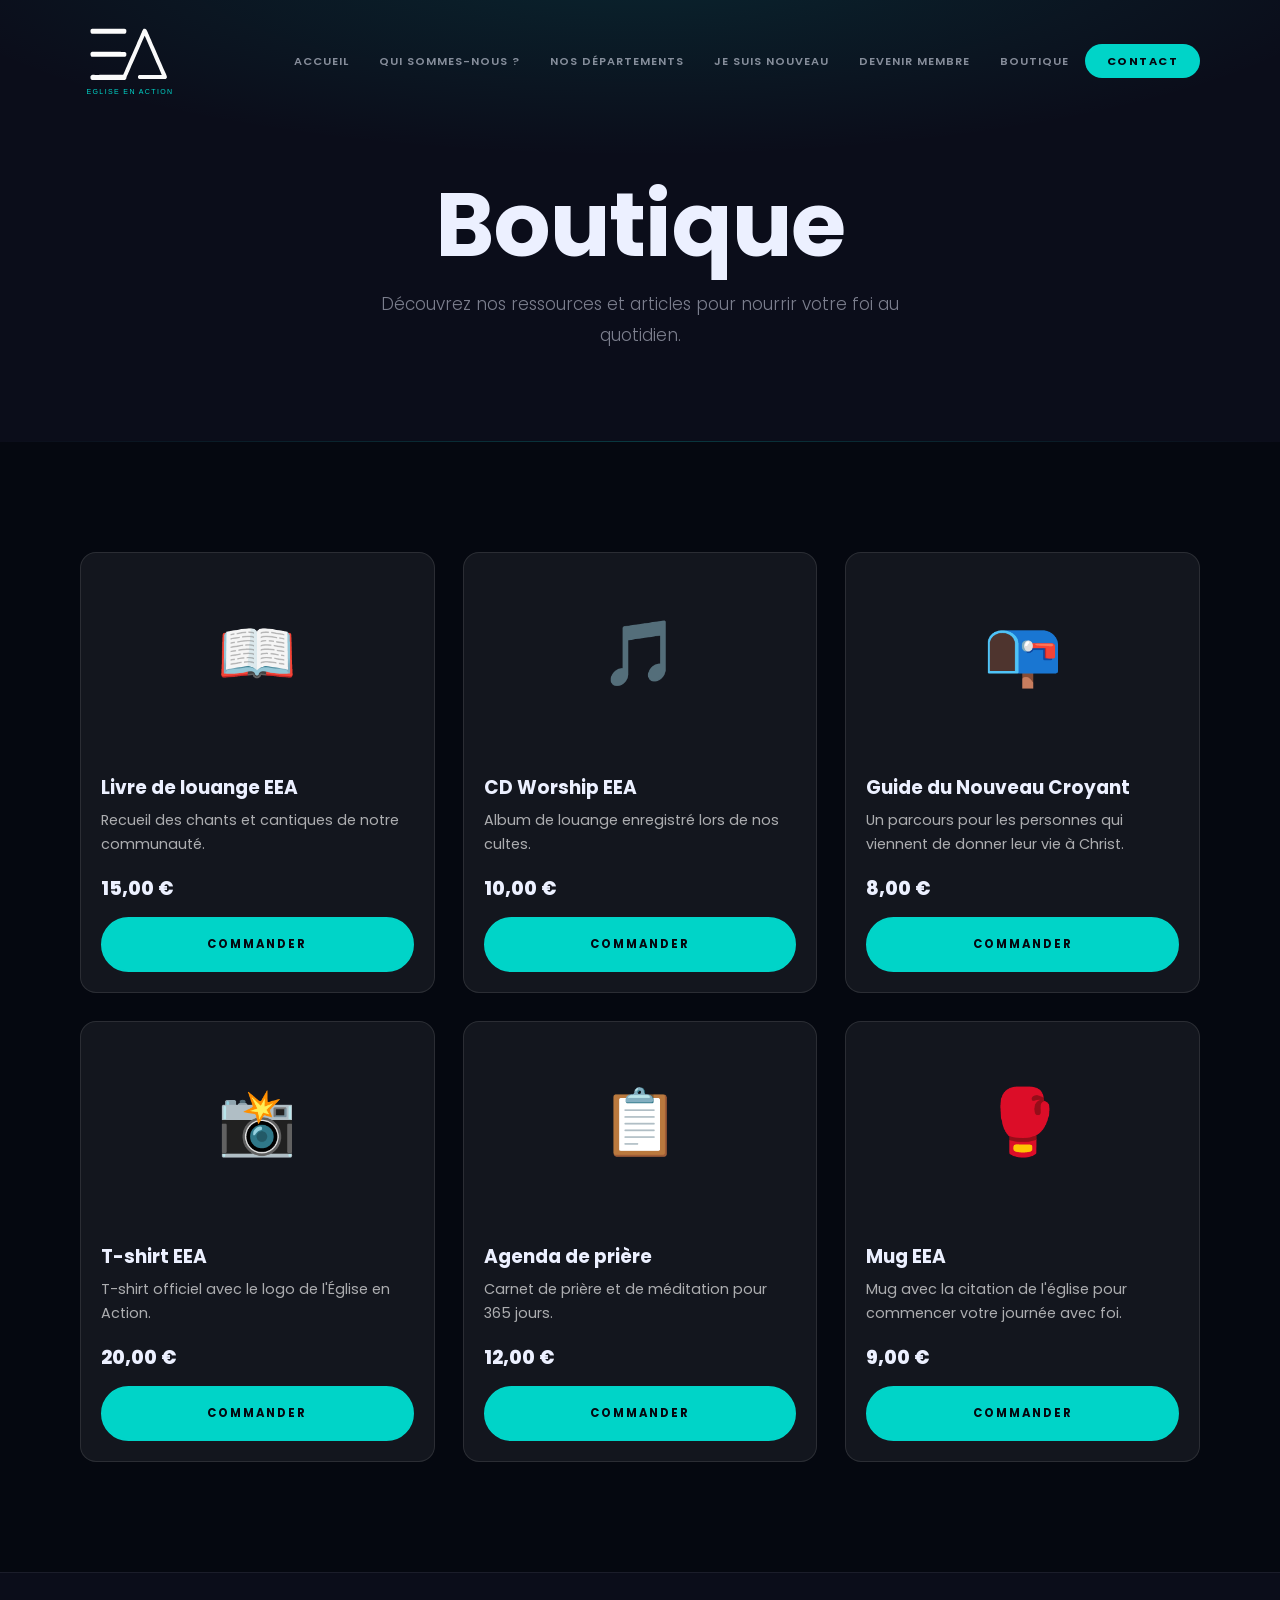
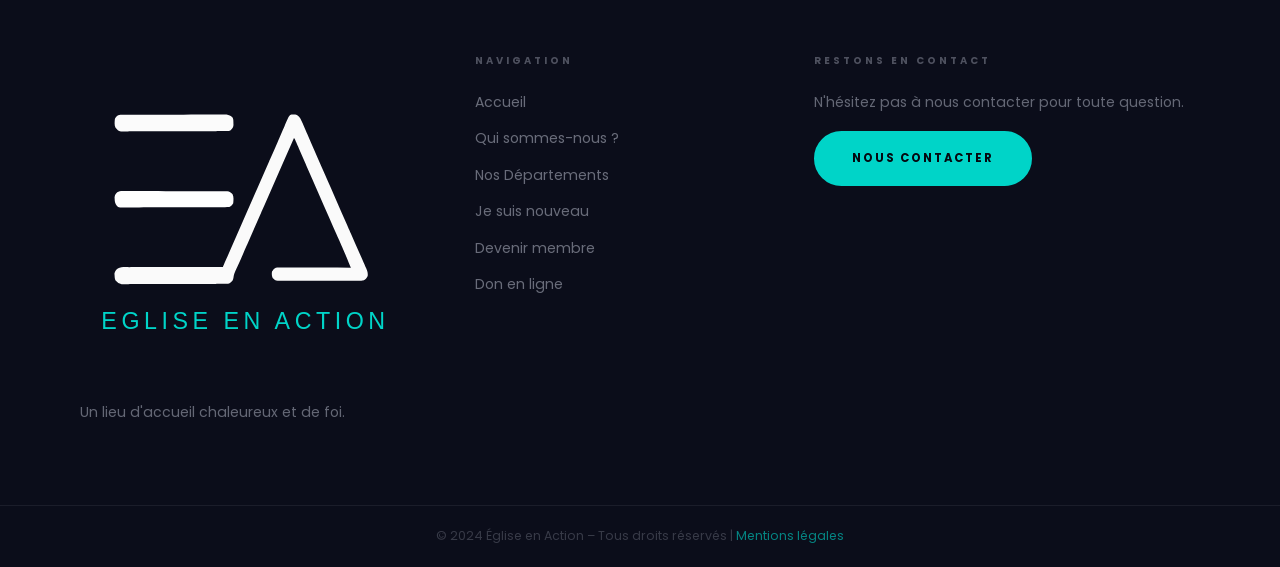
==== boutique.html @ 85cbece0 "Push first commit" ====
<!DOCTYPE html>
<html lang="fr">
<head>
  <meta charset="UTF-8">
  <meta name="viewport" content="width=device-width, initial-scale=1.0">
  <title>Boutique – Église en Action</title>
  <link rel="stylesheet" href="style.css">
  <link rel="preconnect" href="https://fonts.googleapis.com">
  <link href="https://fonts.googleapis.com/css2?family=Poppins:wght@300;400;500;600;700;800;900&display=swap" rel="stylesheet">
  <style>
    .products-grid {
      display: grid;
      grid-template-columns: repeat(3, 1fr);
      gap: 28px;
    }
    .product-card {
      background: rgba(255,255,255,0.06);
      border: 1px solid rgba(255,255,255,0.1);
      border-radius: 16px;
      overflow: hidden;
      transition: all 0.3s;
    }
    .product-card:hover {
      transform: translateY(-4px);
      border-color: var(--color-primary);
    }
    .product-img {
      height: 200px;
      background: linear-gradient(135deg, var(--color-secondary), var(--color-primary));
      display: flex;
      align-items: center;
      justify-content: center;
      font-size: 4rem;
    }
    .product-info {
      padding: 20px;
    }
    .product-info h3 {
      font-family: var(--font-logo);
      font-weight: 700;
      margin-bottom: 6px;
    }
    .product-info p {
      color: rgba(255,255,255,0.65);
      font-size: 0.9rem;
      margin-bottom: 16px;
    }
    .product-price {
      color: var(--color-primary);
      font-family: var(--font-logo);
      font-weight: 800;
      font-size: 1.2rem;
      margin-bottom: 12px;
    }
    @media (max-width: 768px) {
      .products-grid { grid-template-columns: 1fr 1fr; }
    }
    @media (max-width: 480px) {
      .products-grid { grid-template-columns: 1fr; }
    }
  </style>
</head>
<body>

  <header class="site-header">
    <div class="header-inner">
      <div class="logo">
        <a href="index.html">
          <img src="logo.svg" alt="Église en Action">
        </a>
      </div>
      <nav class="main-nav">
        <button class="nav-toggle" aria-label="Menu">&#9776;</button>
        <ul class="nav-list">
          <li><a href="index.html">Accueil</a></li>
          <li><a href="qui-sommes-nous.html">Qui sommes-nous ?</a></li>
          <li><a href="nos-departements.html">Nos Départements</a></li>
          <li><a href="je-suis-nouveau.html">Je suis nouveau</a></li>
          <li><a href="devenir-membre.html">Devenir membre</a></li>
          <li><a href="boutique.html">Boutique</a></li>
          <li><a href="contact.html" class="btn-nav">Contact</a></li>
        </ul>
      </nav>
    </div>
  </header>

  <section class="page-hero">
    <div class="container">
      <h1>Boutique</h1>
      <p>Découvrez nos ressources et articles pour nourrir votre foi au quotidien.</p>
    </div>
  </section>

  <section class="section section-dark">
    <div class="container">
      <div class="products-grid">
        <div class="product-card">
          <div class="product-img">&#128214;</div>
          <div class="product-info">
            <h3>Livre de louange EEA</h3>
            <p>Recueil des chants et cantiques de notre communauté.</p>
            <div class="product-price">15,00 €</div>
            <a href="contact.html" class="btn btn-primary" style="display:block;text-align:center;">Commander</a>
          </div>
        </div>
        <div class="product-card">
          <div class="product-img">&#127925;</div>
          <div class="product-info">
            <h3>CD Worship EEA</h3>
            <p>Album de louange enregistré lors de nos cultes.</p>
            <div class="product-price">10,00 €</div>
            <a href="contact.html" class="btn btn-primary" style="display:block;text-align:center;">Commander</a>
          </div>
        </div>
        <div class="product-card">
          <div class="product-img">&#128237;</div>
          <div class="product-info">
            <h3>Guide du Nouveau Croyant</h3>
            <p>Un parcours pour les personnes qui viennent de donner leur vie à Christ.</p>
            <div class="product-price">8,00 €</div>
            <a href="contact.html" class="btn btn-primary" style="display:block;text-align:center;">Commander</a>
          </div>
        </div>
        <div class="product-card">
          <div class="product-img">&#128248;</div>
          <div class="product-info">
            <h3>T-shirt EEA</h3>
            <p>T-shirt officiel avec le logo de l'Église en Action.</p>
            <div class="product-price">20,00 €</div>
            <a href="contact.html" class="btn btn-primary" style="display:block;text-align:center;">Commander</a>
          </div>
        </div>
        <div class="product-card">
          <div class="product-img">&#128203;</div>
          <div class="product-info">
            <h3>Agenda de prière</h3>
            <p>Carnet de prière et de méditation pour 365 jours.</p>
            <div class="product-price">12,00 €</div>
            <a href="contact.html" class="btn btn-primary" style="display:block;text-align:center;">Commander</a>
          </div>
        </div>
        <div class="product-card">
          <div class="product-img">&#129354;</div>
          <div class="product-info">
            <h3>Mug EEA</h3>
            <p>Mug avec la citation de l'église pour commencer votre journée avec foi.</p>
            <div class="product-price">9,00 €</div>
            <a href="contact.html" class="btn btn-primary" style="display:block;text-align:center;">Commander</a>
          </div>
        </div>
      </div>
    </div>
  </section>

  <footer class="site-footer">
    <div class="footer-top">
      <div class="container footer-grid">
        <div class="footer-col">
          <img src="logo.svg" alt="Église en Action">
          <p style="margin-top:1rem;">Un lieu d'accueil chaleureux et de foi.</p>
        </div>
        <div class="footer-col">
          <h4>Navigation</h4>
          <ul>
            <li><a href="index.html">Accueil</a></li>
            <li><a href="qui-sommes-nous.html">Qui sommes-nous ?</a></li>
            <li><a href="nos-departements.html">Nos Départements</a></li>
            <li><a href="je-suis-nouveau.html">Je suis nouveau</a></li>
            <li><a href="devenir-membre.html">Devenir membre</a></li>
            <li><a href="don-en-ligne.html">Don en ligne</a></li>
          </ul>
        </div>
        <div class="footer-col">
          <h4>Restons en contact</h4>
          <p>N'hésitez pas à nous contacter pour toute question.</p>
          <a href="contact.html" class="btn btn-primary" style="margin-top:1rem;display:inline-block;">Nous contacter</a>
        </div>
      </div>
    </div>
    <div class="footer-bottom">
      <div class="container">
        <p>&copy; 2024 Église en Action – Tous droits réservés | <a href="mentions-legales.html">Mentions légales</a></p>
      </div>
    </div>
  </footer>

  <script src="script.js"></script>
</body>
</html>
---- style.css ----
/* ================================================
   ÉGLISE EN ACTION — DARK MODERN 2025
   ================================================ */

@import url('https://fonts.googleapis.com/css2?family=Poppins:wght@300;400;500;600;700;800;900&display=swap');

:root {
  /* Surface — deep navy-black like the logo */
  --ink:       #050810;
  --ink-2:     #0B0D1A;
  --ink-3:     #121425;
  --ink-4:     #191C30;
  --ink-5:     #20243A;

  /* Brand — matches the logo teal */
  --teal:      #00D4C8;
  --teal-mid:  #00B5AC;
  --teal-dark: #009089;
  --teal-deep: #005753;
  --teal-glow: rgba(0,212,200,0.12);
  --gold:      #F5BE40;

  /* Text */
  --white:     #ECF0FF;
  --muted:     rgba(236,240,255,0.5);
  --faint:     rgba(236,240,255,0.12);
  --border:    rgba(236,240,255,0.07);
  --border-hi: rgba(0,212,200,0.22);

  /* Font — Poppins for everything */
  --font-logo:  'Poppins', system-ui, sans-serif;
  --font-serif: 'Poppins', system-ui, sans-serif;
  --font-sans:  'Poppins', system-ui, sans-serif;

  /* Layout */
  --max-w:  1200px;
  --r-sm:   12px;
  --r-md:   20px;
  --r-lg:   32px;
  --r-xl:   999px;

  /* Motion */
  --ease:   cubic-bezier(0.4,0,0.2,1);
  --spring: cubic-bezier(0.34,1.56,0.64,1);
}

/* ================================================
   RESET & BASE
   ================================================ */

*, *::before, *::after { box-sizing: border-box; margin: 0; padding: 0; }
html { scroll-behavior: smooth; font-size: 16px; }

body {
  font-family: var(--font-sans);
  background: var(--ink);
  color: var(--white);
  line-height: 1.65;
  -webkit-font-smoothing: antialiased;
  overflow-x: hidden;
}

a { text-decoration: none; color: inherit; }
img { max-width: 100%; height: auto; display: block; }
ul { list-style: none; }

.container {
  max-width: var(--max-w);
  margin: 0 auto;
  padding: 0 40px;
}
.text-center { text-align: center; }

/* Reveal on scroll */
.reveal {
  opacity: 0;
  transform: translateY(32px);
  transition: opacity 0.8s var(--ease), transform 0.8s var(--ease);
}
.reveal.visible { opacity: 1; transform: none; }

/* ================================================
   TYPOGRAPHY
   ================================================ */

h2 {
  font-family: var(--font-serif);
  font-weight: 600;
  letter-spacing: -0.01em;
}

/* Label — logo style: Montserrat, uppercase, wide spacing, teal */
.label {
  display: inline-flex;
  align-items: center;
  gap: 10px;
  font-family: var(--font-logo);
  font-size: 0.68rem;
  font-weight: 700;
  letter-spacing: 4px;
  text-transform: uppercase;
  color: var(--teal);
}
.label::before {
  content: '';
  width: 24px;
  height: 2px;
  background: var(--teal);
  border-radius: 2px;
}

.section-title {
  font-family: var(--font-serif);
  font-weight: 700;
  font-size: clamp(2.2rem, 4.5vw, 3.6rem);
  line-height: 1.08;
  letter-spacing: -0.03em;
  margin-bottom: 1rem;
}

.section-subtitle {
  font-size: 1rem;
  color: var(--muted);
  max-width: 540px;
  margin: 0 auto 3.5rem;
  line-height: 1.85;
  font-weight: 300;
}

.gradient-text {
  background: linear-gradient(120deg, var(--teal) 0%, var(--gold) 100%);
  -webkit-background-clip: text;
  -webkit-text-fill-color: transparent;
  background-clip: text;
}

/* ================================================
   BUTTONS — Montserrat uppercase like the logo
   ================================================ */

.btn {
  display: inline-flex;
  align-items: center;
  gap: 8px;
  font-family: var(--font-logo);
  font-weight: 700;
  font-size: 0.72rem;
  letter-spacing: 2px;
  text-transform: uppercase;
  padding: 16px 36px;
  border-radius: var(--r-xl);
  border: 2px solid transparent;
  cursor: pointer;
  transition: all 0.35s var(--ease);
  white-space: nowrap;
}

.btn-primary {
  background: var(--teal);
  color: var(--ink);
  border-color: var(--teal);
}
.btn-primary:hover {
  background: var(--teal-mid);
  border-color: var(--teal-mid);
  transform: translateY(-2px);
  box-shadow: 0 8px 32px rgba(0,212,200,0.3);
}

.btn-outline {
  background: transparent;
  color: var(--white);
  border-color: rgba(236,240,255,0.25);
}
.btn-outline:hover {
  border-color: var(--teal);
  color: var(--teal);
  background: var(--teal-glow);
}

.btn-white {
  background: white;
  color: var(--ink);
  border-color: white;
  font-weight: 800;
}
.btn-white:hover {
  background: transparent;
  color: white;
  border-color: rgba(255,255,255,0.6);
  transform: translateY(-2px);
}

/* ================================================
   HEADER
   ================================================ */

.site-header {
  position: fixed;
  top: 0; left: 0; right: 0;
  z-index: 1000;
  transition: all 0.4s var(--ease);
}

.site-header.scrolled {
  background: rgba(5,8,16,0.92);
  backdrop-filter: blur(24px);
  -webkit-backdrop-filter: blur(24px);
  border-bottom: 1px solid var(--border);
}

.header-inner {
  max-width: var(--max-w);
  margin: 0 auto;
  padding: 0 40px;
  height: 120px;
  display: flex;
  align-items: center;
  justify-content: space-between;
  transition: height 0.4s var(--ease);
}
.site-header.scrolled .header-inner {
  height: 72px;
}

.logo {
  display: flex;
  align-items: center;
}
.logo a { display: flex; align-items: center; }

.logo img {
  width: auto;
  height: 100px;
  object-fit: contain;
  transition: height 0.4s var(--ease), transform 0.3s var(--ease);
}
.logo:hover img { transform: scale(1.04); }

/* Scrolled state: smaller */
.site-header.scrolled .logo img {
  height: 48px;
}

/* Remove text title — logo image is enough */
.site-title { display: none; }

.main-nav .nav-list {
  display: flex;
  align-items: center;
  gap: 2px;
}
.main-nav .nav-list li a {
  font-family: var(--font-logo);
  font-size: 0.7rem;
  font-weight: 600;
  letter-spacing: 1px;
  text-transform: uppercase;
  padding: 8px 14px;
  border-radius: var(--r-sm);
  color: rgba(236,240,255,0.55);
  transition: color 0.2s, background 0.2s;
}
.main-nav .nav-list li a:hover {
  color: var(--white);
  background: var(--faint);
}

.btn-nav {
  background: var(--teal) !important;
  color: var(--ink) !important;
  border-radius: var(--r-xl) !important;
  padding: 9px 22px !important;
  font-weight: 700 !important;
  letter-spacing: 1.5px !important;
}
.btn-nav:hover {
  background: var(--teal-mid) !important;
  box-shadow: 0 4px 20px rgba(0,212,200,0.3) !important;
}

.nav-toggle {
  display: none;
  background: none;
  border: 1px solid rgba(236,240,255,0.2);
  color: white;
  width: 40px;
  height: 40px;
  border-radius: var(--r-sm);
  cursor: pointer;
  font-size: 1.1rem;
  align-items: center;
  justify-content: center;
}

/* ================================================
   HERO SLIDER
   ================================================ */

.hero {
  position: relative;
  height: 100svh;
  min-height: 620px;
  overflow: hidden;
}

.hero-slide {
  position: absolute;
  inset: 0;
  background-size: cover;
  background-position: center;
  opacity: 0;
  transition: opacity 1.4s var(--ease);
}
.hero-slide.active { opacity: 1; }

.hero-slide::after {
  content: '';
  position: absolute;
  inset: 0;
  background: linear-gradient(
    170deg,
    rgba(5,8,16,0.15) 0%,
    rgba(5,8,16,0.5) 50%,
    rgba(5,8,16,0.88) 100%
  );
}

.hero-content {
  position: absolute;
  bottom: 0;
  left: 0;
  right: 0;
  z-index: 2;
  padding: 0 40px 100px;
  max-width: 960px;
}

.hero-label, .hero-tag {
  display: inline-flex;
  align-items: center;
  gap: 10px;
  font-family: var(--font-logo);
  font-size: 0.68rem;
  font-weight: 700;
  letter-spacing: 4px;
  text-transform: uppercase;
  color: var(--teal);
  margin-bottom: 24px;
}
.hero-tag::before {
  content: '';
  width: 28px;
  height: 2px;
  background: var(--teal);
  border-radius: 2px;
}

.hero-content h1 {
  font-family: var(--font-serif);
  font-size: clamp(4rem, 9vw, 8.5rem);
  font-weight: 700;
  line-height: 0.92;
  letter-spacing: -0.01em;
  color: white;
  margin-bottom: 28px;
  text-shadow: 0 4px 60px rgba(0,0,0,0.3);
}
.hero-content h1 em {
  font-style: italic;
  color: var(--teal);
}

.hero-content p {
  font-size: 1.05rem;
  color: rgba(255,255,255,0.65);
  margin-bottom: 36px;
  font-weight: 400;
  max-width: 440px;
  line-height: 1.8;
}

.hero-actions, .hero-buttons { display: flex; gap: 14px; flex-wrap: wrap; }

.hero-dots {
  position: absolute;
  bottom: 36px;
  right: 40px;
  z-index: 2;
  display: flex;
  gap: 8px;
}
.dot {
  width: 6px;
  height: 6px;
  border-radius: 50%;
  background: rgba(255,255,255,0.25);
  cursor: pointer;
  transition: all 0.35s var(--ease);
}
.dot.active {
  background: var(--teal);
  width: 28px;
  border-radius: var(--r-xl);
}

/* Scroll indicator */
.hero-scroll {
  position: absolute;
  bottom: 36px;
  left: 50%;
  transform: translateX(-50%);
  z-index: 2;
  display: flex;
  flex-direction: column;
  align-items: center;
  gap: 6px;
  font-family: var(--font-logo);
  color: rgba(255,255,255,0.3);
  font-size: 0.55rem;
  letter-spacing: 3px;
  text-transform: uppercase;
}
.scroll-line {
  width: 1px;
  height: 40px;
  background: linear-gradient(to bottom, var(--teal), transparent);
  animation: scrollPulse 2.2s ease-in-out infinite;
}
@keyframes scrollPulse {
  0%, 100% { opacity: 0.35; }
  50%      { opacity: 1; }
}

/* ================================================
   MARQUEE
   ================================================ */

.marquee-section {
  overflow: hidden;
  border-top: 1px solid var(--border);
  border-bottom: 1px solid var(--border);
  background: var(--ink-2);
}

.marquee-container {
  display: flex;
  overflow: hidden;
  height: 100px;
  align-items: center;
}

.marquee-wrapper {
  display: flex;
  width: max-content;
  animation: marqueeScroll 18s linear infinite;
}

.marquee-text {
  font-family: var(--font-logo);
  font-size: clamp(2.5rem, 5.5vw, 4rem);
  font-weight: 800;
  color: transparent;
  -webkit-text-stroke: 1px rgba(0,212,200,0.25);
  white-space: nowrap;
  padding-right: 80px;
  letter-spacing: 12px;
  text-transform: uppercase;
  transition: -webkit-text-stroke 0.3s;
}
.marquee-section:hover .marquee-text {
  -webkit-text-stroke-color: rgba(0,212,200,0.5);
}

@keyframes marqueeScroll {
  from { transform: translateX(0); }
  to   { transform: translateX(-50%); }
}

/* ================================================
   GENERIC SECTIONS
   ================================================ */

.section { padding: 110px 0; }
.section-dark { background: var(--ink); }
.section-alt  { background: var(--ink-2); }

.section-teal {
  background: linear-gradient(135deg, var(--teal-deep) 0%, #003833 100%);
  position: relative;
  overflow: hidden;
}
.section-teal::before {
  content: '';
  position: absolute;
  inset: 0;
  background: radial-gradient(ellipse 60% 80% at 70% 40%, rgba(0,212,200,0.1), transparent 65%);
  pointer-events: none;
}

.section-header { margin-bottom: 64px; }
.section-header .label { margin-bottom: 14px; }

/* ================================================
   STATS
   ================================================ */

.stats-section {
  padding: 0;
  background: var(--ink-2);
  border-top: 1px solid var(--border);
  border-bottom: 1px solid var(--border);
}

.stats-grid {
  display: grid;
  grid-template-columns: repeat(4, 1fr);
}

.stat-item {
  padding: 64px 36px;
  display: flex;
  flex-direction: column;
  align-items: center;
  text-align: center;
  gap: 10px;
  border-right: 1px solid var(--border);
  position: relative;
  transition: background 0.3s;
  cursor: default;
}
.stat-item:last-child { border-right: none; }
.stat-item::before {
  content: '';
  position: absolute;
  bottom: 0; left: 0; right: 0;
  height: 2px;
  background: linear-gradient(to right, transparent, var(--teal), transparent);
  opacity: 0;
  transition: opacity 0.35s;
}
.stat-item:hover { background: var(--ink-3); }
.stat-item:hover::before { opacity: 1; }

.stat-icon {
  width: 36px;
  height: 36px;
  color: var(--teal);
  opacity: 0.7;
  margin-bottom: 8px;
}
.stat-icon svg { width: 100%; height: 100%; }

.stat-number {
  font-family: var(--font-serif);
  font-size: clamp(3.5rem, 5vw, 5rem);
  font-weight: 900;
  color: var(--white);
  line-height: 1;
  letter-spacing: -0.05em;
}

.stat-label {
  font-family: var(--font-logo);
  font-size: 0.72rem;
  letter-spacing: 1px;
  color: var(--muted);
  max-width: 140px;
  line-height: 1.5;
  font-weight: 500;
  text-transform: uppercase;
}

/* ================================================
   VIDEOS
   ================================================ */

.videos-grid {
  display: grid;
  grid-template-columns: repeat(3, 1fr);
  gap: 20px;
  margin-top: 3.5rem;
}

.video-card {
  display: block;
  border-radius: var(--r-md);
  overflow: hidden;
  background: var(--ink-3);
  border: 1px solid var(--border);
  transition: all 0.4s var(--ease);
  position: relative;
}
.video-card::before {
  content: '';
  position: absolute;
  top: 0; left: 0; right: 0;
  height: 2px;
  background: linear-gradient(to right, var(--teal), var(--gold));
  transform: scaleX(0);
  transform-origin: left;
  transition: transform 0.4s var(--ease);
  z-index: 1;
}
.video-card:hover {
  transform: translateY(-8px);
  border-color: var(--border-hi);
  box-shadow: 0 24px 60px rgba(0,0,0,0.5);
}
.video-card:hover::before { transform: scaleX(1); }

.video-thumb {
  position: relative;
  aspect-ratio: 16/9;
  overflow: hidden;
  background: var(--ink-4);
}
.video-thumb img {
  width: 100%;
  height: 100%;
  object-fit: cover;
  transition: transform 0.7s var(--ease);
}
.video-card:hover .video-thumb img { transform: scale(1.06); }

.video-thumb-channel {
  background: var(--teal-deep);
  display: flex;
  align-items: center;
  justify-content: center;
  aspect-ratio: 16/9;
}
.video-thumb-channel img { width: 40%; height: 40%; object-fit: contain; opacity: 0.8; }

.video-play {
  position: absolute;
  inset: 0;
  display: flex;
  align-items: center;
  justify-content: center;
  background: rgba(5,8,16,0.2);
  transition: all 0.3s;
}
.video-play svg {
  width: 48px; height: 48px;
  filter: drop-shadow(0 2px 12px rgba(0,0,0,0.5));
  transition: transform 0.3s var(--spring);
}
.video-card:hover .video-play { background: rgba(0,212,200,0.25); }
.video-card:hover .video-play svg { transform: scale(1.15); }

.video-title {
  padding: 18px 20px;
  font-size: 0.88rem;
  font-weight: 600;
  color: rgba(236,240,255,0.8);
  line-height: 1.5;
}

/* ================================================
   CTA BAND
   ================================================ */

.section-cta {
  position: relative;
  padding: 120px 0;
  text-align: center;
  overflow: hidden;
  background: linear-gradient(135deg, var(--teal-dark) 0%, var(--teal-deep) 100%);
}
.section-cta::before {
  content: '';
  position: absolute;
  inset: 0;
  background: radial-gradient(ellipse 80% 100% at 50% 100%, rgba(255,255,255,0.06), transparent 60%);
}

.section-cta h2 {
  font-family: var(--font-serif);
  font-size: clamp(2.4rem, 5vw, 4rem);
  font-weight: 700;
  letter-spacing: -0.03em;
  margin-bottom: 2rem;
  position: relative;
  color: white;
}

/* ================================================
   GLASS CARD
   ================================================ */

.glass-card {
  background: rgba(236,240,255,0.03);
  border: 1px solid var(--border);
  border-radius: var(--r-md);
  backdrop-filter: blur(10px);
  transition: all 0.4s var(--ease);
}
.glass-card:hover {
  background: rgba(236,240,255,0.05);
  border-color: var(--border-hi);
  transform: translateY(-4px);
  box-shadow: 0 20px 52px rgba(0,0,0,0.35);
}

/* ================================================
   PAGE HERO
   ================================================ */

.page-hero {
  padding: 180px 0 90px;
  position: relative;
  text-align: center;
  overflow: hidden;
}
.page-hero::before {
  content: '';
  position: absolute;
  inset: 0;
  background:
    radial-gradient(ellipse 90% 70% at 50% -10%, rgba(0,212,200,0.12) 0%, transparent 65%),
    var(--ink-2);
}
.page-hero::after {
  content: '';
  position: absolute;
  bottom: 0; left: 0; right: 0;
  height: 1px;
  background: linear-gradient(to right, transparent, var(--border-hi), transparent);
}
.page-hero > .container { position: relative; z-index: 1; }
.page-hero .label { margin-bottom: 20px; }

.page-hero h1 {
  font-family: var(--font-serif);
  font-size: clamp(3rem, 7vw, 6rem);
  font-weight: 700;
  letter-spacing: -0.01em;
  line-height: 1;
  margin-bottom: 1.2rem;
}

.page-hero p {
  font-size: 1.06rem;
  color: var(--muted);
  max-width: 560px;
  margin: 0 auto;
  font-weight: 300;
  line-height: 1.85;
}

.page-hero-line {
  width: 48px;
  height: 3px;
  background: linear-gradient(to right, var(--teal), var(--gold));
  margin: 28px auto 0;
  border-radius: var(--r-xl);
}

/* ================================================
   CHECKLIST
   ================================================ */

.checklist { display: flex; flex-direction: column; gap: 10px; }

.check-item {
  display: flex;
  align-items: flex-start;
  gap: 20px;
  padding: 26px 28px;
  border-radius: var(--r-md);
  background: rgba(236,240,255,0.025);
  border: 1px solid var(--border);
  transition: all 0.3s var(--ease);
}
.check-item:hover {
  background: var(--teal-glow);
  border-color: var(--border-hi);
  transform: translateX(4px);
}

.check-icon {
  flex-shrink: 0;
  width: 24px;
  height: 24px;
  color: var(--teal);
  margin-top: 3px;
}
.check-icon svg { width: 100%; height: 100%; }

.check-item h3 {
  font-family: var(--font-sans);
  font-weight: 700;
  font-size: 0.95rem;
  margin-bottom: 4px;
  color: var(--white);
}
.check-item p { color: var(--muted); font-size: 0.92rem; line-height: 1.75; }

/* ================================================
   CARDS
   ================================================ */

.cards-grid {
  display: grid;
  grid-template-columns: repeat(3, 1fr);
  gap: 20px;
  margin-top: 3rem;
}

.card {
  padding: 38px 30px;
  border-radius: var(--r-md);
  background: rgba(236,240,255,0.025);
  border: 1px solid var(--border);
  transition: all 0.4s var(--ease);
  position: relative;
  overflow: hidden;
}
.card::before {
  content: '';
  position: absolute;
  top: 0; left: 0; right: 0;
  height: 2px;
  background: linear-gradient(to right, var(--teal), var(--gold));
  transform: scaleX(0);
  transform-origin: left;
  transition: transform 0.4s var(--ease);
}
.card:hover {
  background: rgba(236,240,255,0.04);
  border-color: var(--border-hi);
  transform: translateY(-5px);
  box-shadow: 0 20px 50px rgba(0,0,0,0.3);
}
.card:hover::before { transform: scaleX(1); }

.card-num {
  font-family: var(--font-logo);
  font-size: 0.62rem;
  font-weight: 700;
  letter-spacing: 2px;
  color: var(--teal);
  text-transform: uppercase;
  margin-bottom: 14px;
}
.card h3 {
  font-family: var(--font-serif);
  font-weight: 700;
  font-size: 1.35rem;
  letter-spacing: -0.02em;
  margin-bottom: 12px;
}
.card p { color: var(--muted); font-size: 0.93rem; line-height: 1.8; }

/* ================================================
   DEPARTMENTS
   ================================================ */

.dept-grid {
  display: grid;
  grid-template-columns: repeat(auto-fill, minmax(160px, 1fr));
  gap: 10px;
  margin: 3.5rem 0;
}

.dept-btn {
  background: rgba(236,240,255,0.03);
  border: 1px solid var(--border);
  border-radius: var(--r-md);
  padding: 26px 16px;
  text-align: center;
  cursor: pointer;
  font-family: var(--font-logo);
  font-weight: 600;
  font-size: 0.8rem;
  letter-spacing: 1px;
  text-transform: uppercase;
  color: var(--muted);
  transition: all 0.3s var(--ease);
  position: relative;
  overflow: hidden;
}
.dept-btn::after {
  content: '';
  position: absolute;
  inset: 0;
  background: linear-gradient(135deg, var(--teal), var(--teal-dark));
  opacity: 0;
  transition: opacity 0.3s;
}
.dept-btn span { position: relative; z-index: 1; }
.dept-btn:hover {
  color: var(--ink);
  border-color: var(--teal);
  transform: translateY(-2px);
  box-shadow: 0 8px 28px rgba(0,212,200,0.2);
}
.dept-btn:hover::after { opacity: 1; }

/* Active button */
.dept-btn.active {
  color: var(--ink);
  border-color: var(--teal);
  box-shadow: 0 8px 28px rgba(0,212,200,0.2);
}
.dept-btn.active::after { opacity: 1; }

/* --- Panel below grid --- */
.dept-panel {
  max-height: 0;
  overflow: hidden;
  opacity: 0;
  margin-top: 0;
  transition: max-height 0.5s var(--ease), opacity 0.4s var(--ease), margin 0.5s var(--ease);
  position: relative;
  background: var(--ink-3);
  border: 1px solid transparent;
  border-radius: var(--r-lg);
  text-align: left;
}
.dept-panel.open {
  max-height: 600px;
  opacity: 1;
  margin-top: 20px;
  border-color: var(--border-hi);
  padding: 36px 36px 32px;
}

/* Top accent */
.dept-panel.open::before {
  content: '';
  position: absolute;
  top: 0; left: 0; right: 0;
  height: 3px;
  background: linear-gradient(to right, var(--teal), var(--teal-dark), transparent);
  border-radius: 3px 3px 0 0;
}

/* Arrow pointing up toward active button */
.dept-panel-arrow {
  position: absolute;
  top: -8px;
  left: 50%;
  transform: translateX(-50%);
  width: 16px;
  height: 16px;
  background: var(--ink-3);
  border-top: 1px solid var(--teal);
  border-left: 1px solid var(--teal);
  rotate: 45deg;
  display: none;
  transition: left 0.3s var(--ease);
}
.dept-panel.open .dept-panel-arrow { display: block; }

.dept-panel-title {
  font-family: var(--font-serif);
  font-size: 1.4rem;
  font-weight: 600;
  color: var(--white);
  margin-bottom: 20px;
}

.dept-panel-verse {
  background: rgba(0,212,200,0.06);
  border-left: 3px solid var(--teal);
  padding: 14px 20px;
  border-radius: 0 var(--r-sm) var(--r-sm) 0;
  margin-bottom: 20px;
  font-style: italic;
  color: rgba(236,240,255,0.65);
  font-size: 0.9rem;
  line-height: 1.75;
}

.dept-panel-text {
  color: var(--muted);
  line-height: 1.85;
  font-size: 0.95rem;
}

.dept-panel-close {
  position: absolute;
  top: 16px; right: 16px;
  background: rgba(236,240,255,0.05);
  border: 1px solid var(--border);
  border-radius: 50%;
  width: 34px;
  height: 34px;
  display: flex;
  align-items: center;
  justify-content: center;
  cursor: pointer;
  color: var(--muted);
  font-size: 1rem;
  transition: all 0.2s;
}
.dept-panel-close:hover { background: rgba(236,240,255,0.12); color: var(--white); }

/* ================================================
   PASTORS
   ================================================ */

.pastors-grid {
  display: grid;
  grid-template-columns: repeat(4, 1fr);
  gap: 20px;
  margin-top: 3rem;
}

.pastor-card {
  text-align: center;
  padding: 28px 20px 32px;
  border-radius: var(--r-md);
  background: rgba(236,240,255,0.025);
  border: 1px solid var(--border);
  transition: all 0.4s var(--ease);
  position: relative;
  overflow: hidden;
}
.pastor-card::before {
  content: '';
  position: absolute;
  top: 0; left: 0; right: 0;
  height: 2px;
  background: linear-gradient(to right, transparent, var(--teal), transparent);
  opacity: 0;
  transition: opacity 0.4s;
}
.pastor-card:hover {
  background: rgba(236,240,255,0.04);
  border-color: var(--border-hi);
  transform: translateY(-5px);
  box-shadow: 0 20px 50px rgba(0,0,0,0.3);
}
.pastor-card:hover::before { opacity: 1; }

.pastor-card img {
  width: 110px;
  height: 140px;
  object-fit: cover;
  object-position: top;
  border-radius: var(--r-sm);
  margin: 0 auto 20px;
  filter: grayscale(25%);
  transition: filter 0.4s, transform 0.4s;
}
.pastor-card:hover img { filter: grayscale(0); transform: scale(1.03); }

.pastor-card h3 {
  font-family: var(--font-serif);
  font-weight: 700;
  font-size: 1.05rem;
  letter-spacing: -0.01em;
  margin-bottom: 4px;
}
.pastor-card p {
  font-family: var(--font-logo);
  font-size: 0.7rem;
  font-weight: 600;
  letter-spacing: 1.5px;
  text-transform: uppercase;
  color: var(--teal);
  font-style: normal;
}

.pastor-social {
  display: flex;
  justify-content: center;
  gap: 8px;
  margin-top: 14px;
}
.pastor-social a {
  font-family: var(--font-logo);
  font-size: 0.6rem;
  letter-spacing: 1px;
  text-transform: uppercase;
  color: var(--muted);
  padding: 4px 10px;
  border: 1px solid var(--border);
  border-radius: var(--r-xl);
  transition: all 0.2s;
}
.pastor-social a:hover { color: var(--teal); border-color: var(--teal); }

/* ================================================
   VALUES
   ================================================ */

.values-grid {
  display: grid;
  grid-template-columns: repeat(7, 1fr);
  gap: 8px;
  margin-top: 3rem;
}

.value-item {
  background: rgba(236,240,255,0.025);
  border: 1px solid var(--border);
  border-radius: var(--r-md);
  padding: 30px 10px;
  text-align: center;
  display: flex;
  flex-direction: column;
  align-items: center;
  gap: 12px;
  transition: all 0.3s var(--ease);
}
.value-item:hover {
  background: var(--teal-glow);
  border-color: var(--border-hi);
  transform: translateY(-3px);
}
.value-item svg { width: 18px; height: 18px; fill: var(--teal); }
.value-item span {
  font-family: var(--font-logo);
  font-size: 0.58rem;
  font-weight: 700;
  letter-spacing: 2px;
  text-transform: uppercase;
  color: rgba(236,240,255,0.6);
}

/* ================================================
   CONFESSION DE FOI
   ================================================ */

.faith-grid {
  display: grid;
  grid-template-columns: repeat(2, 1fr);
  gap: 14px;
  margin-top: 3rem;
}

.faith-item {
  padding: 28px 30px;
  border-radius: var(--r-md);
  background: rgba(236,240,255,0.025);
  border: 1px solid var(--border);
  position: relative;
  overflow: hidden;
  transition: all 0.3s var(--ease);
}
.faith-item::before {
  content: '';
  position: absolute;
  left: 0; top: 0; bottom: 0;
  width: 3px;
  background: linear-gradient(to bottom, var(--teal), transparent);
  border-radius: 0 2px 2px 0;
}
.faith-item:hover {
  background: rgba(236,240,255,0.04);
  border-color: var(--border-hi);
}

.faith-num {
  font-family: var(--font-logo);
  font-size: 0.6rem;
  font-weight: 700;
  letter-spacing: 2px;
  color: var(--teal);
  text-transform: uppercase;
  margin-bottom: 8px;
}
.faith-item h3 {
  font-family: var(--font-serif);
  font-weight: 700;
  font-size: 1.1rem;
  margin-bottom: 10px;
  letter-spacing: -0.01em;
}
.faith-item p { color: var(--muted); font-size: 0.9rem; line-height: 1.8; }

/* ================================================
   AFFILIATIONS
   ================================================ */

.affil-grid {
  display: grid;
  grid-template-columns: repeat(3, 1fr);
  gap: 14px;
  margin-top: 3rem;
}

.affil-item {
  padding: 30px 22px;
  border-radius: var(--r-md);
  background: rgba(0,212,200,0.05);
  border: 1px solid rgba(0,212,200,0.15);
  text-align: center;
  transition: all 0.3s var(--ease);
}
.affil-item:hover {
  background: rgba(0,212,200,0.1);
  border-color: rgba(0,212,200,0.3);
}
.affil-item h3 {
  font-family: var(--font-sans);
  font-weight: 500;
  font-size: 0.9rem;
  line-height: 1.65;
  color: rgba(236,240,255,0.85);
}

/* ================================================
   CONTACT
   ================================================ */

.contact-layout {
  display: grid;
  grid-template-columns: 1fr 1.7fr;
  gap: 70px;
  align-items: start;
}

.contact-info-block { margin-bottom: 30px; }
.contact-info-block h3 {
  font-family: var(--font-logo);
  font-size: 0.62rem;
  font-weight: 700;
  letter-spacing: 3px;
  text-transform: uppercase;
  color: var(--teal);
  margin-bottom: 8px;
}
.contact-info-block p { color: var(--muted); font-size: 0.95rem; line-height: 1.75; }
.contact-info-block a { color: rgba(236,240,255,0.8); transition: color 0.2s; }
.contact-info-block a:hover { color: var(--teal); }

.contact-form-box {
  background: rgba(236,240,255,0.025);
  border: 1px solid var(--border);
  border-radius: var(--r-lg);
  padding: 52px;
}

/* FORM */
.form-row { display: grid; grid-template-columns: 1fr 1fr; gap: 16px; }
.form-group { margin-bottom: 18px; }

.form-group label {
  display: block;
  font-family: var(--font-logo);
  font-size: 0.68rem;
  font-weight: 700;
  letter-spacing: 1px;
  margin-bottom: 8px;
  color: var(--muted);
  text-transform: uppercase;
}

.form-group input,
.form-group textarea,
.form-group select {
  width: 100%;
  padding: 14px 18px;
  background: rgba(236,240,255,0.04);
  border: 1px solid rgba(236,240,255,0.09);
  border-radius: var(--r-sm);
  color: var(--white);
  font-family: var(--font-sans);
  font-size: 0.95rem;
  transition: all 0.2s;
}
.form-group input:focus,
.form-group textarea:focus {
  outline: none;
  border-color: var(--teal);
  background: var(--teal-glow);
  box-shadow: 0 0 0 3px rgba(0,212,200,0.1);
}
.form-group textarea { min-height: 140px; resize: vertical; }
.form-group input::placeholder,
.form-group textarea::placeholder { color: rgba(236,240,255,0.2); }
.form-group select option { background: var(--ink-3); }

/* FAQ */
.faq { margin-top: 4rem; }
.faq-item { border-bottom: 1px solid var(--border); }

.faq-question {
  display: flex;
  justify-content: space-between;
  align-items: center;
  padding: 22px 0;
  cursor: pointer;
  font-weight: 600;
  font-size: 0.95rem;
  color: rgba(236,240,255,0.75);
  transition: color 0.2s;
  gap: 16px;
}
.faq-question:hover { color: var(--white); }

.faq-question .faq-icon {
  width: 28px;
  height: 28px;
  flex-shrink: 0;
  border-radius: 50%;
  border: 1px solid var(--border);
  display: flex;
  align-items: center;
  justify-content: center;
  font-size: 1.1rem;
  line-height: 1;
  color: var(--teal);
  transition: all 0.3s var(--ease);
}
.faq-item.open .faq-question .faq-icon {
  background: var(--teal);
  color: var(--ink);
  border-color: var(--teal);
  transform: rotate(45deg);
}

.faq-answer {
  display: none;
  padding: 0 0 22px;
  color: var(--muted);
  font-size: 0.95rem;
  line-height: 1.85;
}
.faq-item.open .faq-answer { display: block; }

/* SOCIAL BUTTONS */
.social-links { display: flex; flex-direction: column; gap: 8px; }

.social-btn {
  display: flex;
  align-items: center;
  gap: 10px;
  padding: 10px 16px;
  border-radius: var(--r-sm);
  font-family: var(--font-logo);
  font-size: 0.78rem;
  font-weight: 600;
  letter-spacing: 0.5px;
  color: white;
  transition: opacity 0.2s, transform 0.2s;
}
.social-btn:hover { opacity: 0.85; transform: translateX(3px); }
.facebook  { background: #4267B2; }
.instagram { background: linear-gradient(135deg, #833AB4, #E1306C, #F77737); }
.youtube   { background: #FF0000; }

/* ================================================
   INSCRIPTION
   ================================================ */

.services-grid {
  display: grid;
  grid-template-columns: repeat(3, 1fr);
  gap: 24px;
  margin-top: 3rem;
}

.service-card {
  padding: 52px 28px;
  border-radius: var(--r-lg);
  background: rgba(0,212,200,0.04);
  border: 1px solid rgba(0,212,200,0.15);
  text-align: center;
  position: relative;
  overflow: hidden;
  transition: all 0.4s var(--ease);
}
.service-card::before {
  content: '';
  position: absolute;
  top: 0; left: 0; right: 0;
  height: 2px;
  background: linear-gradient(to right, var(--teal), var(--gold));
}
.service-card:hover {
  background: rgba(0,212,200,0.08);
  border-color: rgba(0,212,200,0.35);
  transform: translateY(-5px);
  box-shadow: 0 20px 60px rgba(0,212,200,0.1);
}

.service-num {
  font-family: var(--font-logo);
  font-size: 0.65rem;
  font-weight: 700;
  letter-spacing: 2px;
  color: var(--teal);
  text-transform: uppercase;
  margin-bottom: 14px;
}
.service-card h3 {
  font-family: var(--font-serif);
  font-weight: 700;
  font-size: 1.5rem;
  letter-spacing: -0.02em;
  margin-bottom: 28px;
}

/* ================================================
   DON
   ================================================ */

.donation-hero {
  text-align: center;
  padding: 64px 36px;
  background: rgba(0,212,200,0.04);
  border: 1px solid rgba(0,212,200,0.14);
  border-radius: var(--r-lg);
  max-width: 560px;
  margin: 0 auto;
}

/* ================================================
   LEGAL
   ================================================ */

.legal-content { max-width: 760px; }
.legal-content h2 {
  font-family: var(--font-serif);
  font-weight: 700;
  font-size: 1.4rem;
  color: var(--teal);
  margin: 2.5rem 0 0.8rem;
  padding-top: 2rem;
  border-top: 1px solid var(--border);
  letter-spacing: -0.01em;
}
.legal-content h2:first-child { border-top: none; padding-top: 0; margin-top: 0; }
.legal-content p { color: var(--muted); font-size: 0.95rem; line-height: 1.9; margin-bottom: 1rem; }
.legal-content strong { color: var(--white); }

/* ================================================
   FOOTER
   ================================================ */

.site-footer { background: var(--ink-2); }

.footer-top {
  padding: 80px 0;
  border-top: 1px solid var(--border);
}

.footer-grid {
  display: grid;
  grid-template-columns: 1.2fr 1fr 1.4fr;
  gap: 64px;
}

.footer-col h4 {
  font-family: var(--font-logo);
  font-size: 0.62rem;
  font-weight: 700;
  letter-spacing: 3px;
  text-transform: uppercase;
  color: rgba(236,240,255,0.3);
  margin-bottom: 20px;
}
.footer-col p { color: rgba(236,240,255,0.4); font-size: 0.88rem; line-height: 1.85; }
.footer-col ul li { margin-bottom: 10px; }
.footer-col ul li a {
  color: rgba(236,240,255,0.42);
  font-size: 0.88rem;
  transition: color 0.2s;
}
.footer-col ul li a:hover { color: var(--teal); }

.footer-bottom {
  padding: 20px 0;
  border-top: 1px solid var(--border);
  text-align: center;
}
.footer-bottom p { font-size: 0.78rem; color: rgba(236,240,255,0.2); }
.footer-bottom a { color: rgba(0,212,200,0.6); transition: color 0.2s; }
.footer-bottom a:hover { color: var(--teal); }

/* ================================================
   RESPONSIVE
   ================================================ */

@media (max-width: 1024px) {
  .values-grid  { grid-template-columns: repeat(4, 1fr); }
  .pastors-grid { grid-template-columns: repeat(2, 1fr); }
  .footer-grid  { grid-template-columns: 1fr 1fr; }
  .stats-grid   { grid-template-columns: repeat(2, 1fr); }
  .stat-item    { border-bottom: 1px solid var(--border); }
  .stat-item:nth-child(even) { border-right: none; }
}

@media (max-width: 900px) {
  .container { padding: 0 28px; }
  .header-inner { padding: 0 28px; }
  .contact-layout { grid-template-columns: 1fr; gap: 48px; }
  .cards-grid, .services-grid { grid-template-columns: 1fr 1fr; }
  .faith-grid  { grid-template-columns: 1fr; }
  .affil-grid  { grid-template-columns: 1fr; }
  .videos-grid { grid-template-columns: 1fr 1fr; }

  .main-nav .nav-list {
    display: none;
    position: absolute;
    top: 80px; left: 0; right: 0;
    background: rgba(5,8,16,0.97);
    backdrop-filter: blur(24px);
    flex-direction: column;
    padding: 16px 24px 24px;
    gap: 4px;
    border-bottom: 1px solid var(--border);
  }
  .main-nav .nav-list.open { display: flex; }
  .main-nav .nav-list li a { display: block; padding: 12px 16px; font-size: 0.85rem; }
  .nav-toggle { display: flex; }
  .hero-scroll { display: none; }
}

@media (max-width: 640px) {
  .container { padding: 0 20px; }
  .hero-content { padding: 0 20px 80px; }
  .hero-dots { right: 20px; bottom: 20px; }
  .cards-grid, .services-grid { grid-template-columns: 1fr; }
  .stats-grid { grid-template-columns: 1fr 1fr; }
  .footer-grid { grid-template-columns: 1fr; gap: 40px; }
  .videos-grid { grid-template-columns: 1fr; }
  .values-grid { grid-template-columns: repeat(3, 1fr); }
  .pastors-grid { grid-template-columns: 1fr 1fr; }
  .form-row { grid-template-columns: 1fr; }
  .section { padding: 72px 0; }
  .contact-form-box { padding: 28px; }
  .stat-item { padding: 44px 20px; }
  .logo img { height: 72px; }
}
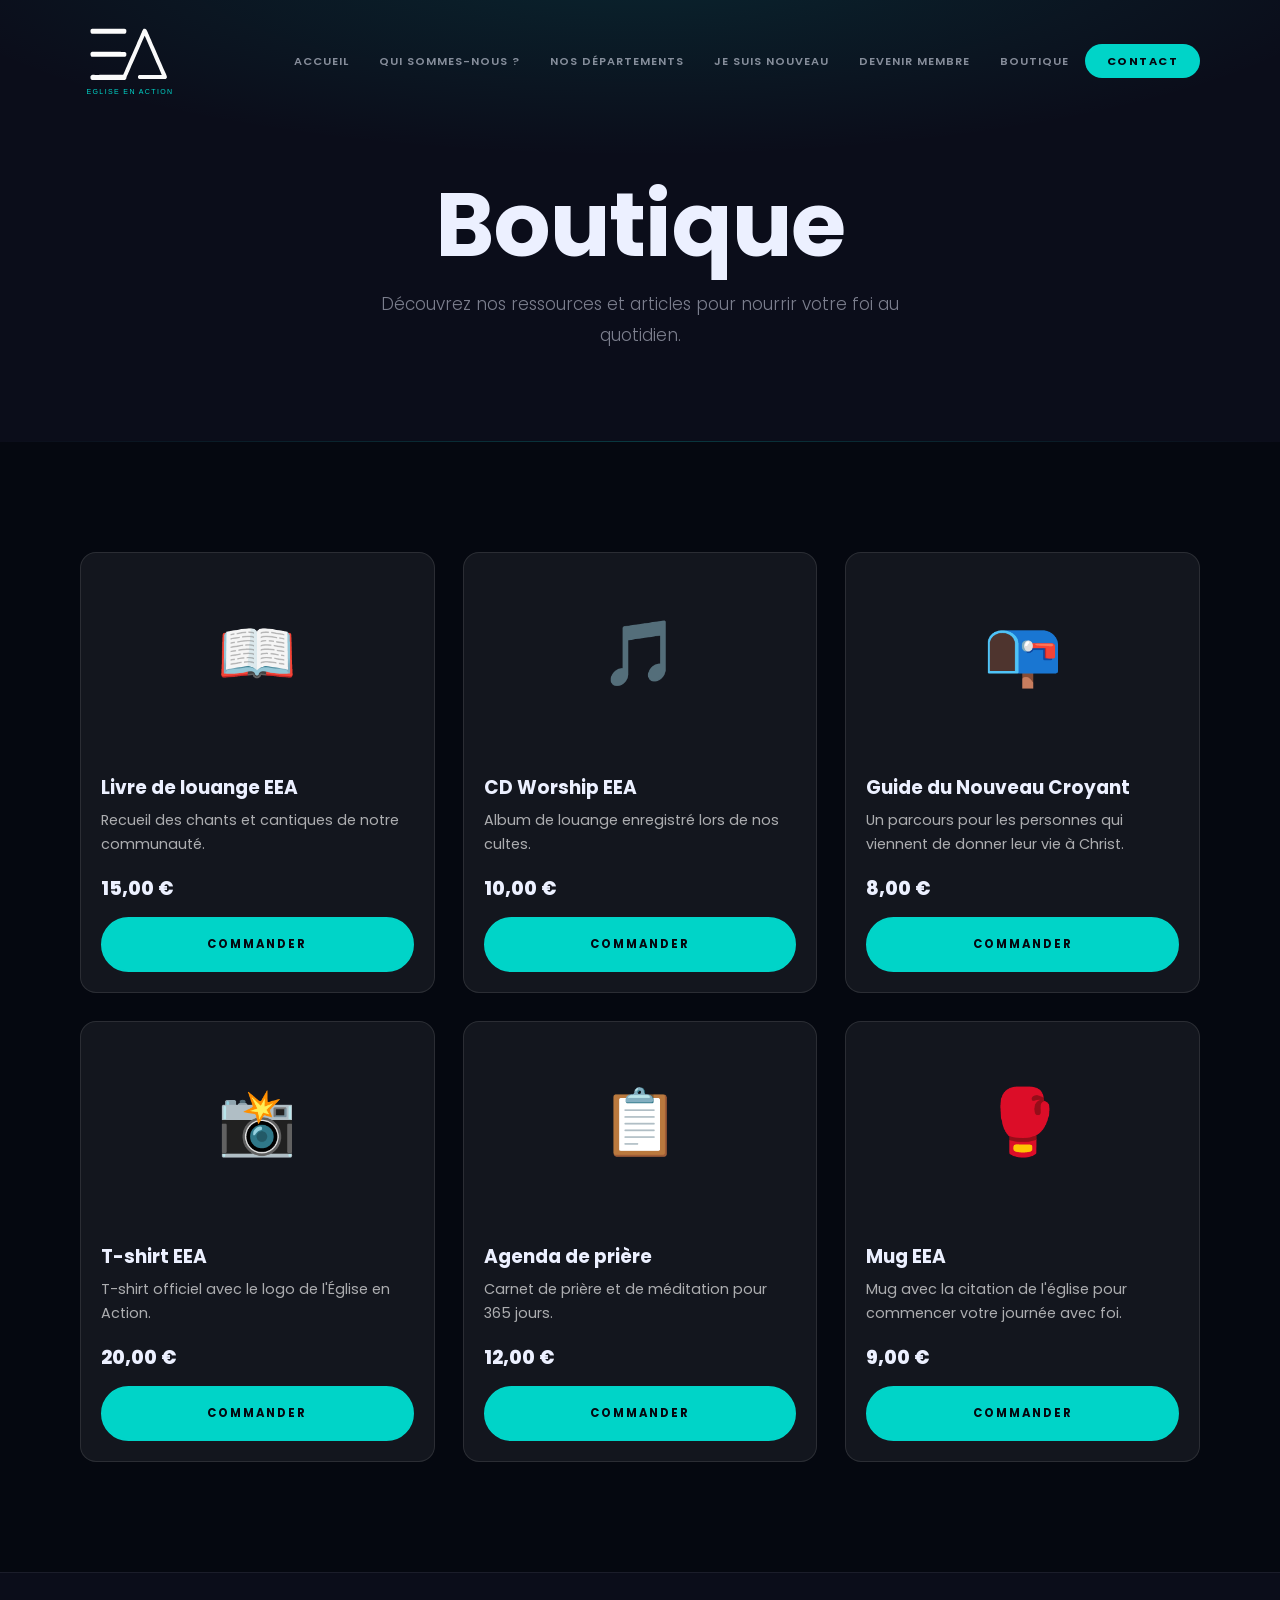
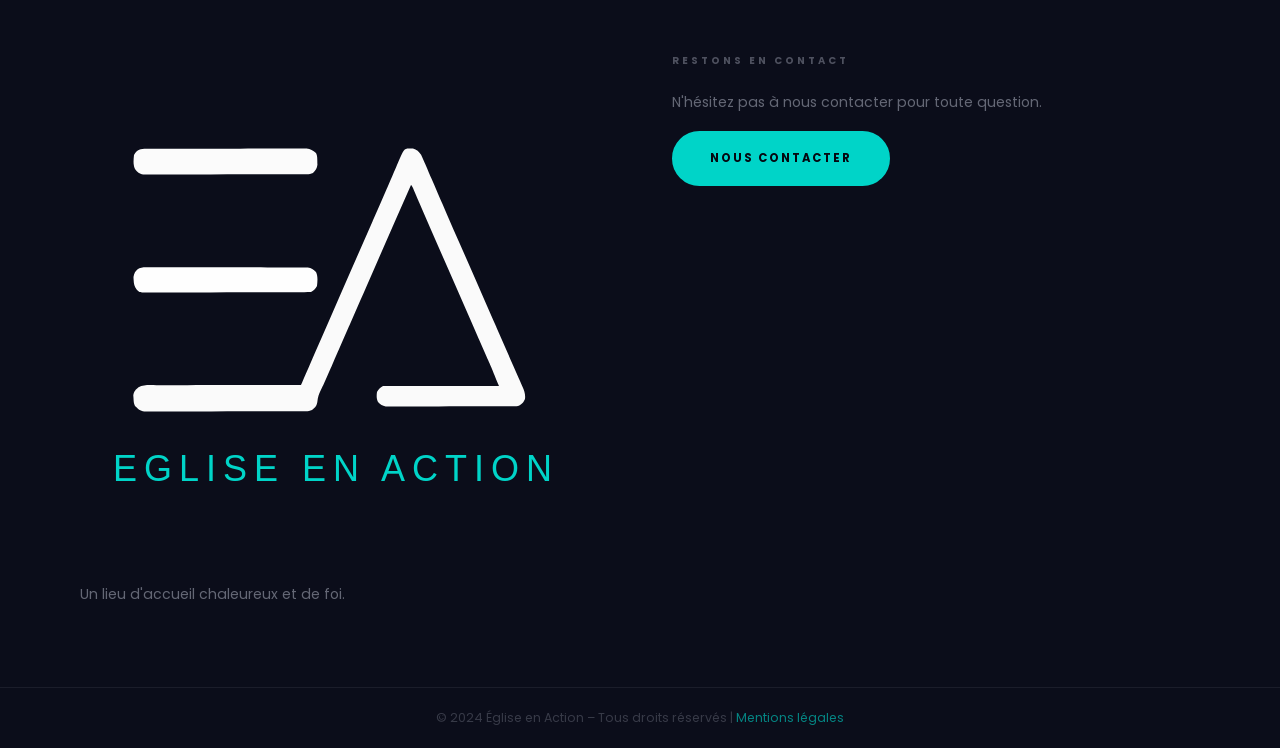
==== commit afee4568: "Remove navigation in footer" ====
--- a/boutique.html
+++ b/boutique.html
@@ -160,17 +160,6 @@
           <p style="margin-top:1rem;">Un lieu d'accueil chaleureux et de foi.</p>
         </div>
         <div class="footer-col">
-          <h4>Navigation</h4>
-          <ul>
-            <li><a href="index.html">Accueil</a></li>
-            <li><a href="qui-sommes-nous.html">Qui sommes-nous ?</a></li>
-            <li><a href="nos-departements.html">Nos Départements</a></li>
-            <li><a href="je-suis-nouveau.html">Je suis nouveau</a></li>
-            <li><a href="devenir-membre.html">Devenir membre</a></li>
-            <li><a href="don-en-ligne.html">Don en ligne</a></li>
-          </ul>
-        </div>
-        <div class="footer-col">
           <h4>Restons en contact</h4>
           <p>N'hésitez pas à nous contacter pour toute question.</p>
           <a href="contact.html" class="btn btn-primary" style="margin-top:1rem;display:inline-block;">Nous contacter</a>
--- a/style.css
+++ b/style.css
@@ -1443,7 +1443,7 @@
 
 .footer-grid {
   display: grid;
-  grid-template-columns: 1.2fr 1fr 1.4fr;
+  grid-template-columns: 1fr 1fr;
   gap: 64px;
 }
 
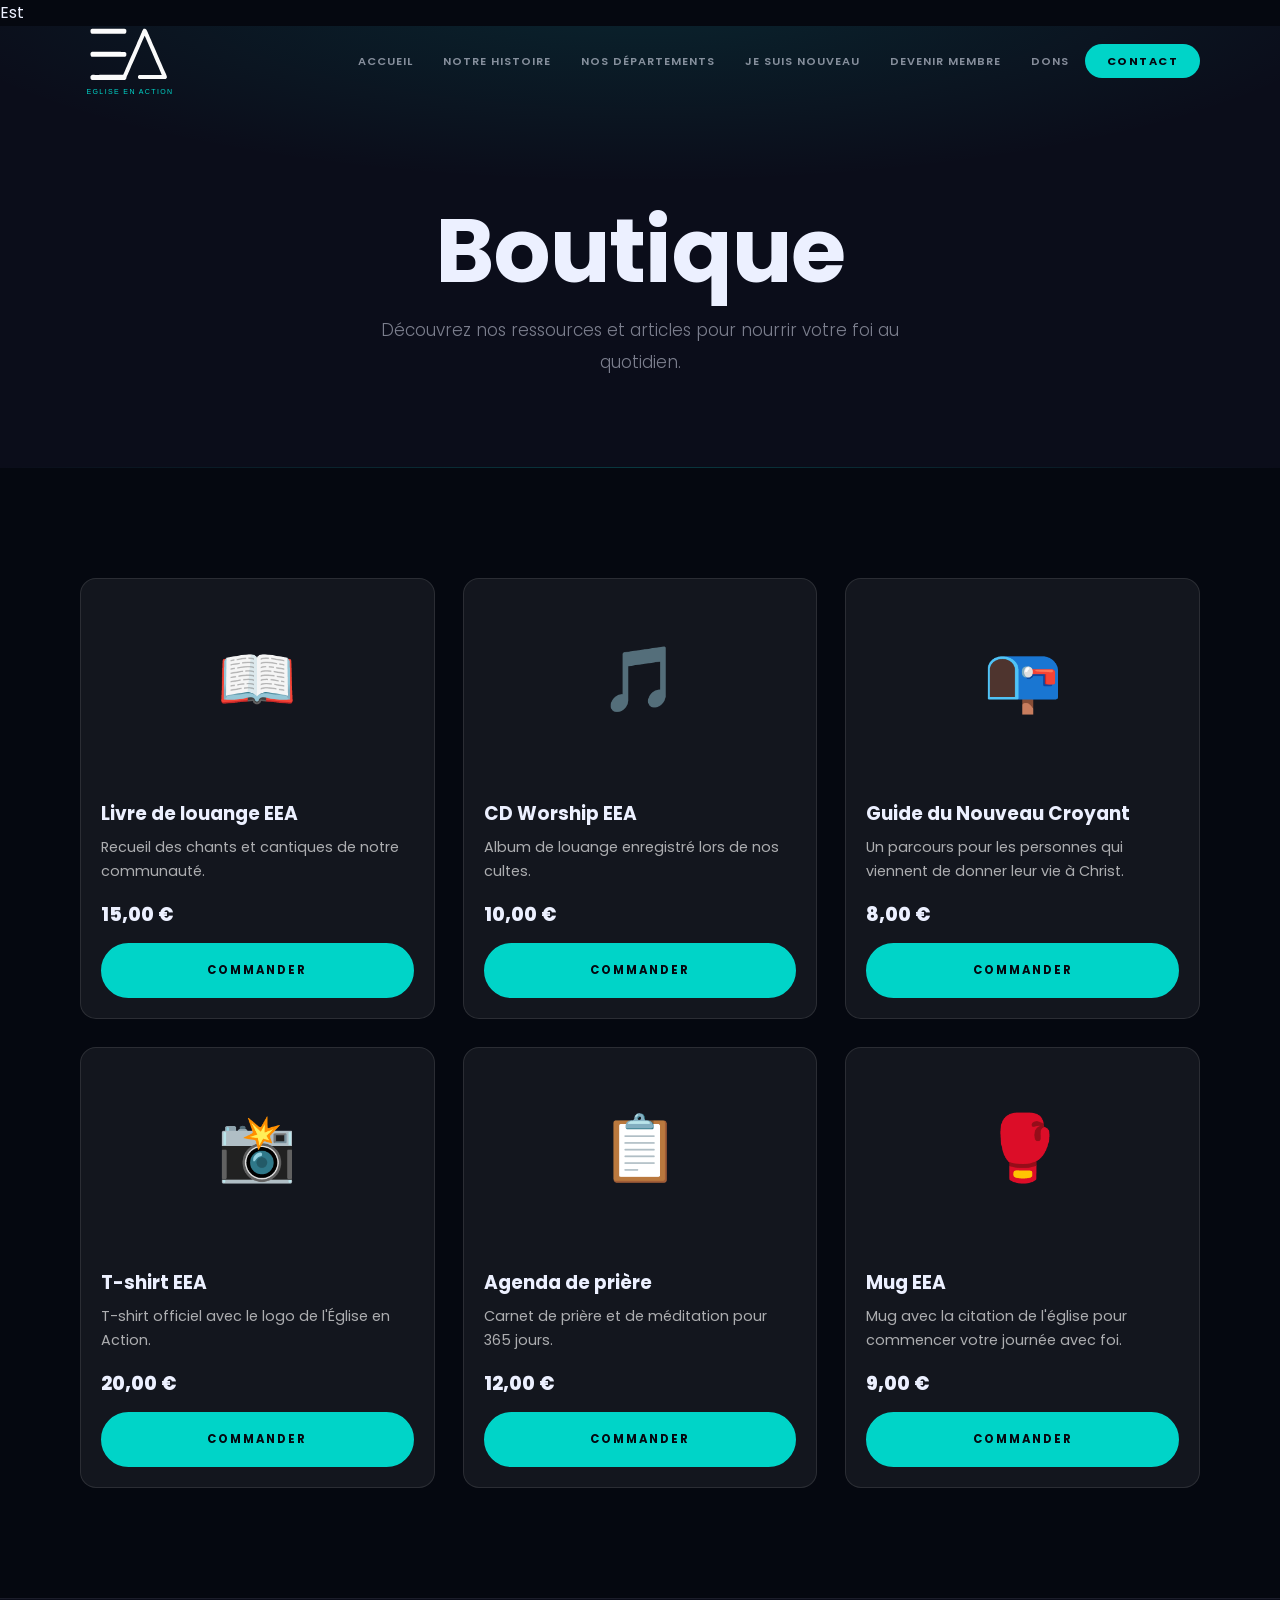
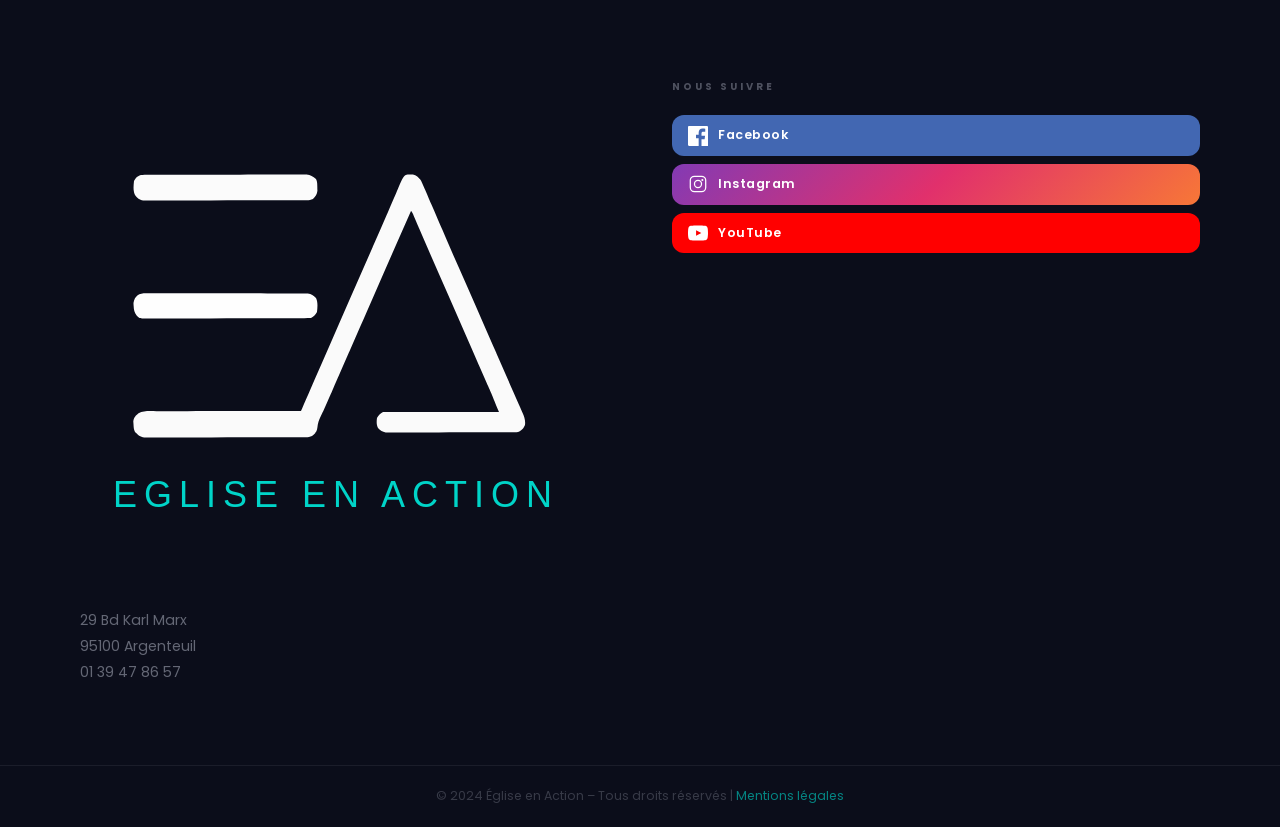
==== commit 47e8bfa8: "Factorize header and footer" ====
--- a/boutique.html
+++ b/boutique.html
@@ -62,27 +62,7 @@
 </head>
 <body>
 
-  <header class="site-header">
-    <div class="header-inner">
-      <div class="logo">
-        <a href="index.html">
-          <img src="logo.svg" alt="Église en Action">
-        </a>
-      </div>
-      <nav class="main-nav">
-        <button class="nav-toggle" aria-label="Menu">&#9776;</button>
-        <ul class="nav-list">
-          <li><a href="index.html">Accueil</a></li>
-          <li><a href="qui-sommes-nous.html">Qui sommes-nous ?</a></li>
-          <li><a href="nos-departements.html">Nos Départements</a></li>
-          <li><a href="je-suis-nouveau.html">Je suis nouveau</a></li>
-          <li><a href="devenir-membre.html">Devenir membre</a></li>
-          <li><a href="boutique.html">Boutique</a></li>
-          <li><a href="contact.html" class="btn-nav">Contact</a></li>
-        </ul>
-      </nav>
-    </div>
-  </header>
+Est  <header id="site-header"></header>
 
   <section class="page-hero">
     <div class="container">
@@ -152,27 +132,9 @@
     </div>
   </section>
 
-  <footer class="site-footer">
-    <div class="footer-top">
-      <div class="container footer-grid">
-        <div class="footer-col">
-          <img src="logo.svg" alt="Église en Action">
-          <p style="margin-top:1rem;">Un lieu d'accueil chaleureux et de foi.</p>
-        </div>
-        <div class="footer-col">
-          <h4>Restons en contact</h4>
-          <p>N'hésitez pas à nous contacter pour toute question.</p>
-          <a href="contact.html" class="btn btn-primary" style="margin-top:1rem;display:inline-block;">Nous contacter</a>
-        </div>
-      </div>
-    </div>
-    <div class="footer-bottom">
-      <div class="container">
-        <p>&copy; 2024 Église en Action – Tous droits réservés | <a href="mentions-legales.html">Mentions légales</a></p>
-      </div>
-    </div>
-  </footer>
+  <footer id="site-footer"></footer>
 
+  <script src="components.js"></script>
   <script src="script.js"></script>
 </body>
 </html>
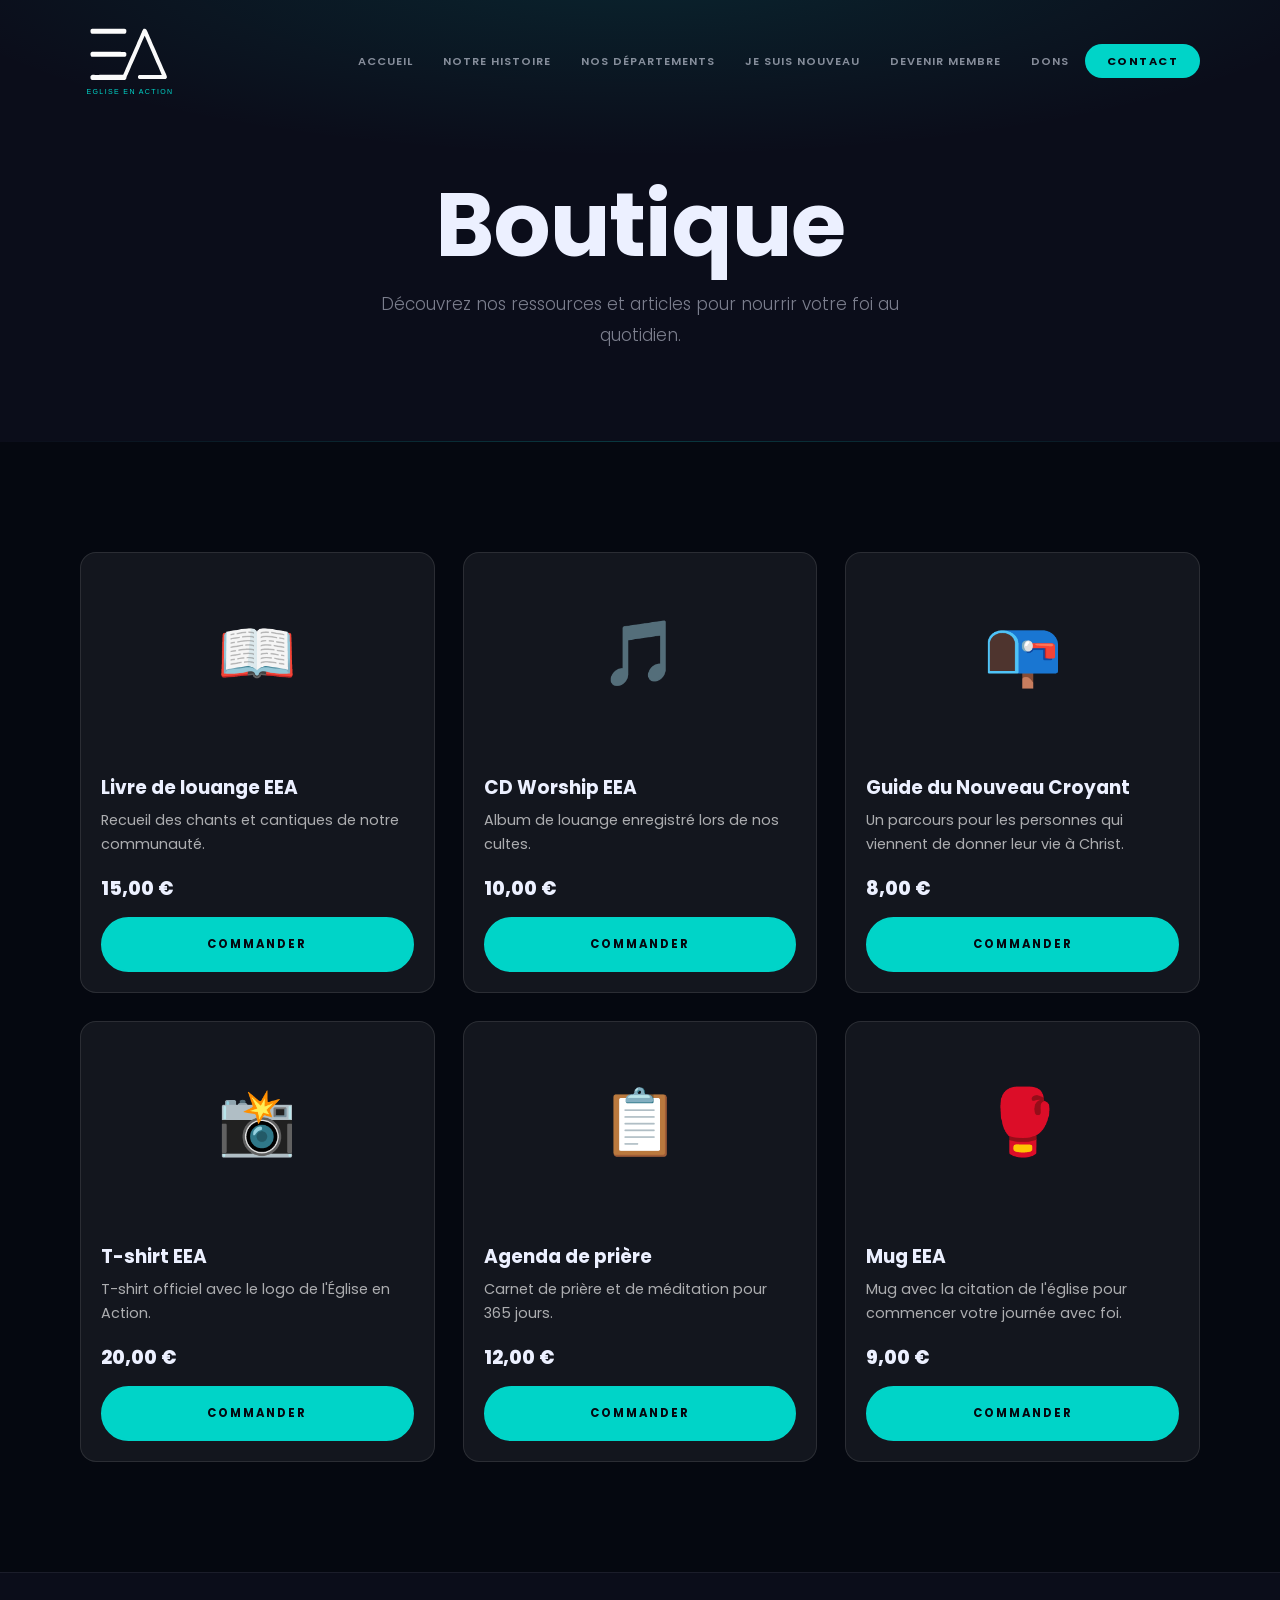
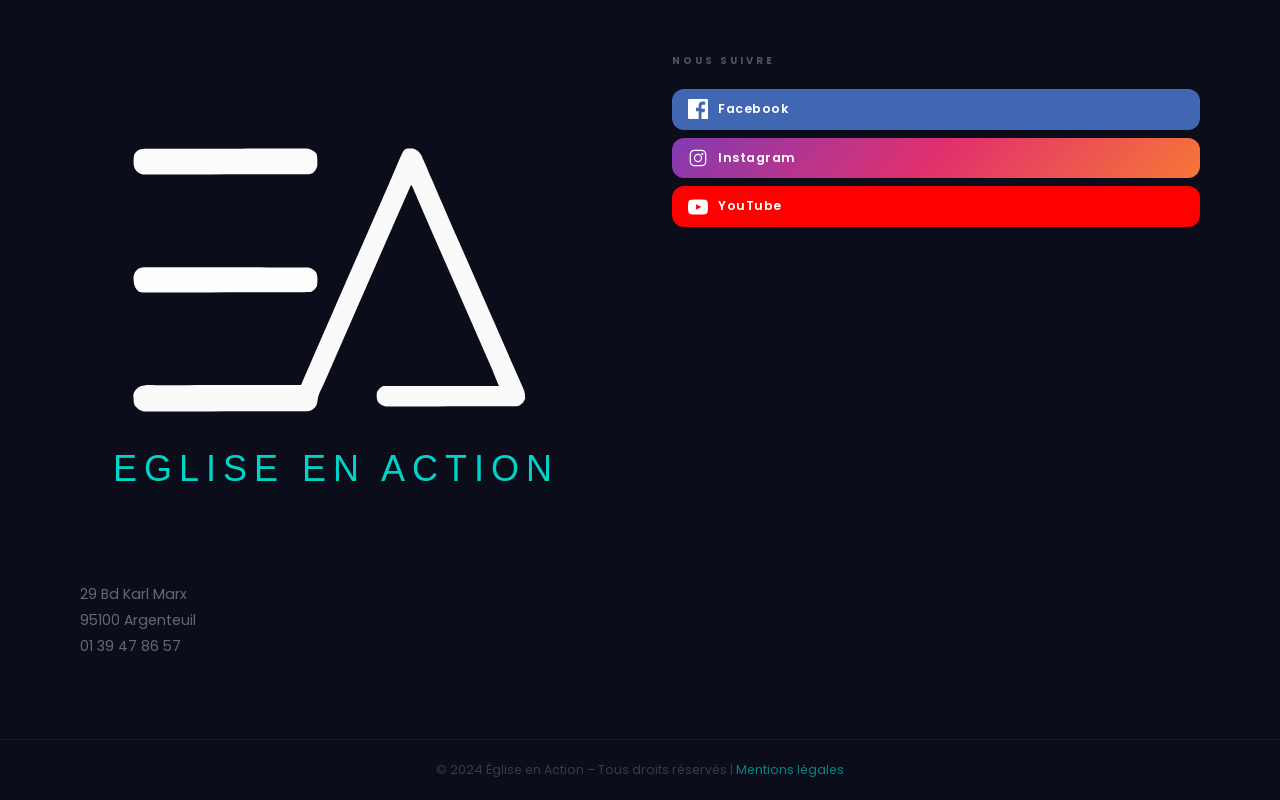
==== commit 4879ea85: "Corrigez les erreurs de français" ====
--- a/boutique.html
+++ b/boutique.html
@@ -62,7 +62,7 @@
 </head>
 <body>
 
-Est  <header id="site-header"></header>
+  <header id="site-header"></header>
 
   <section class="page-hero">
     <div class="container">
